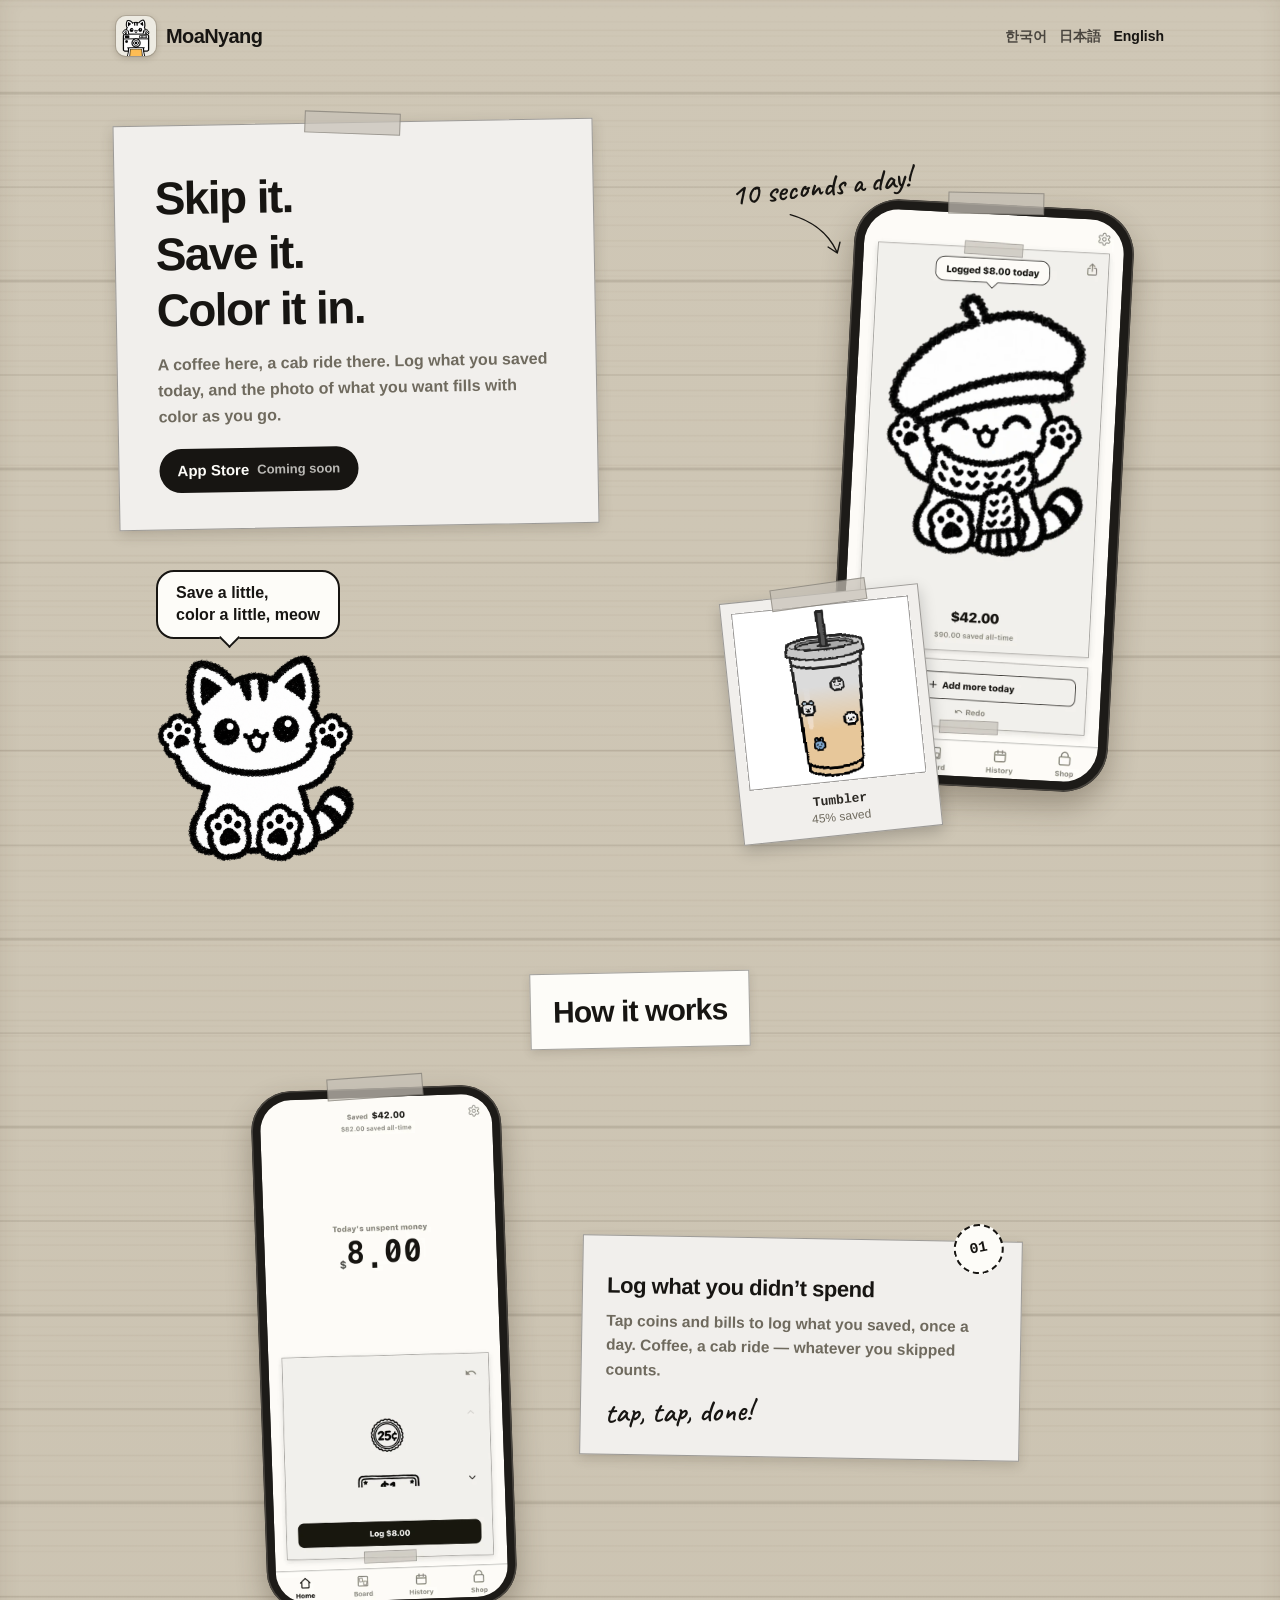
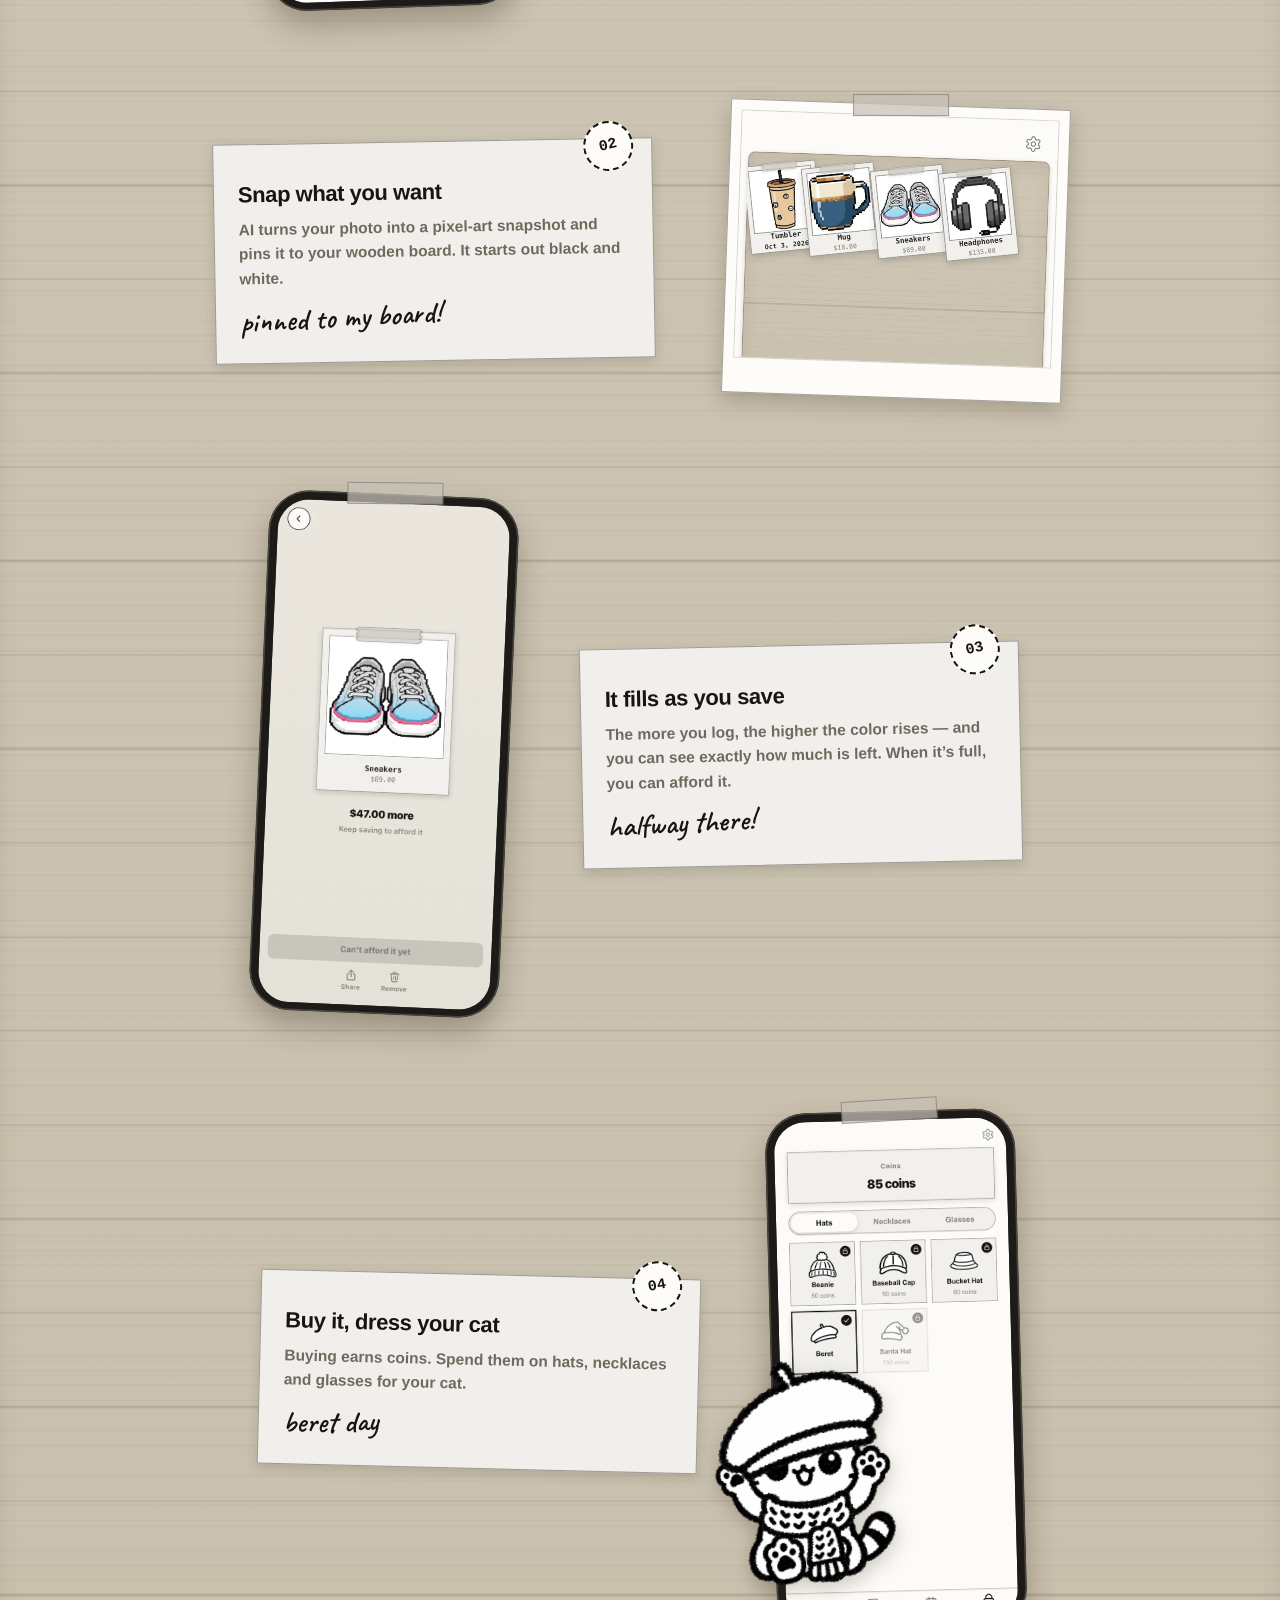
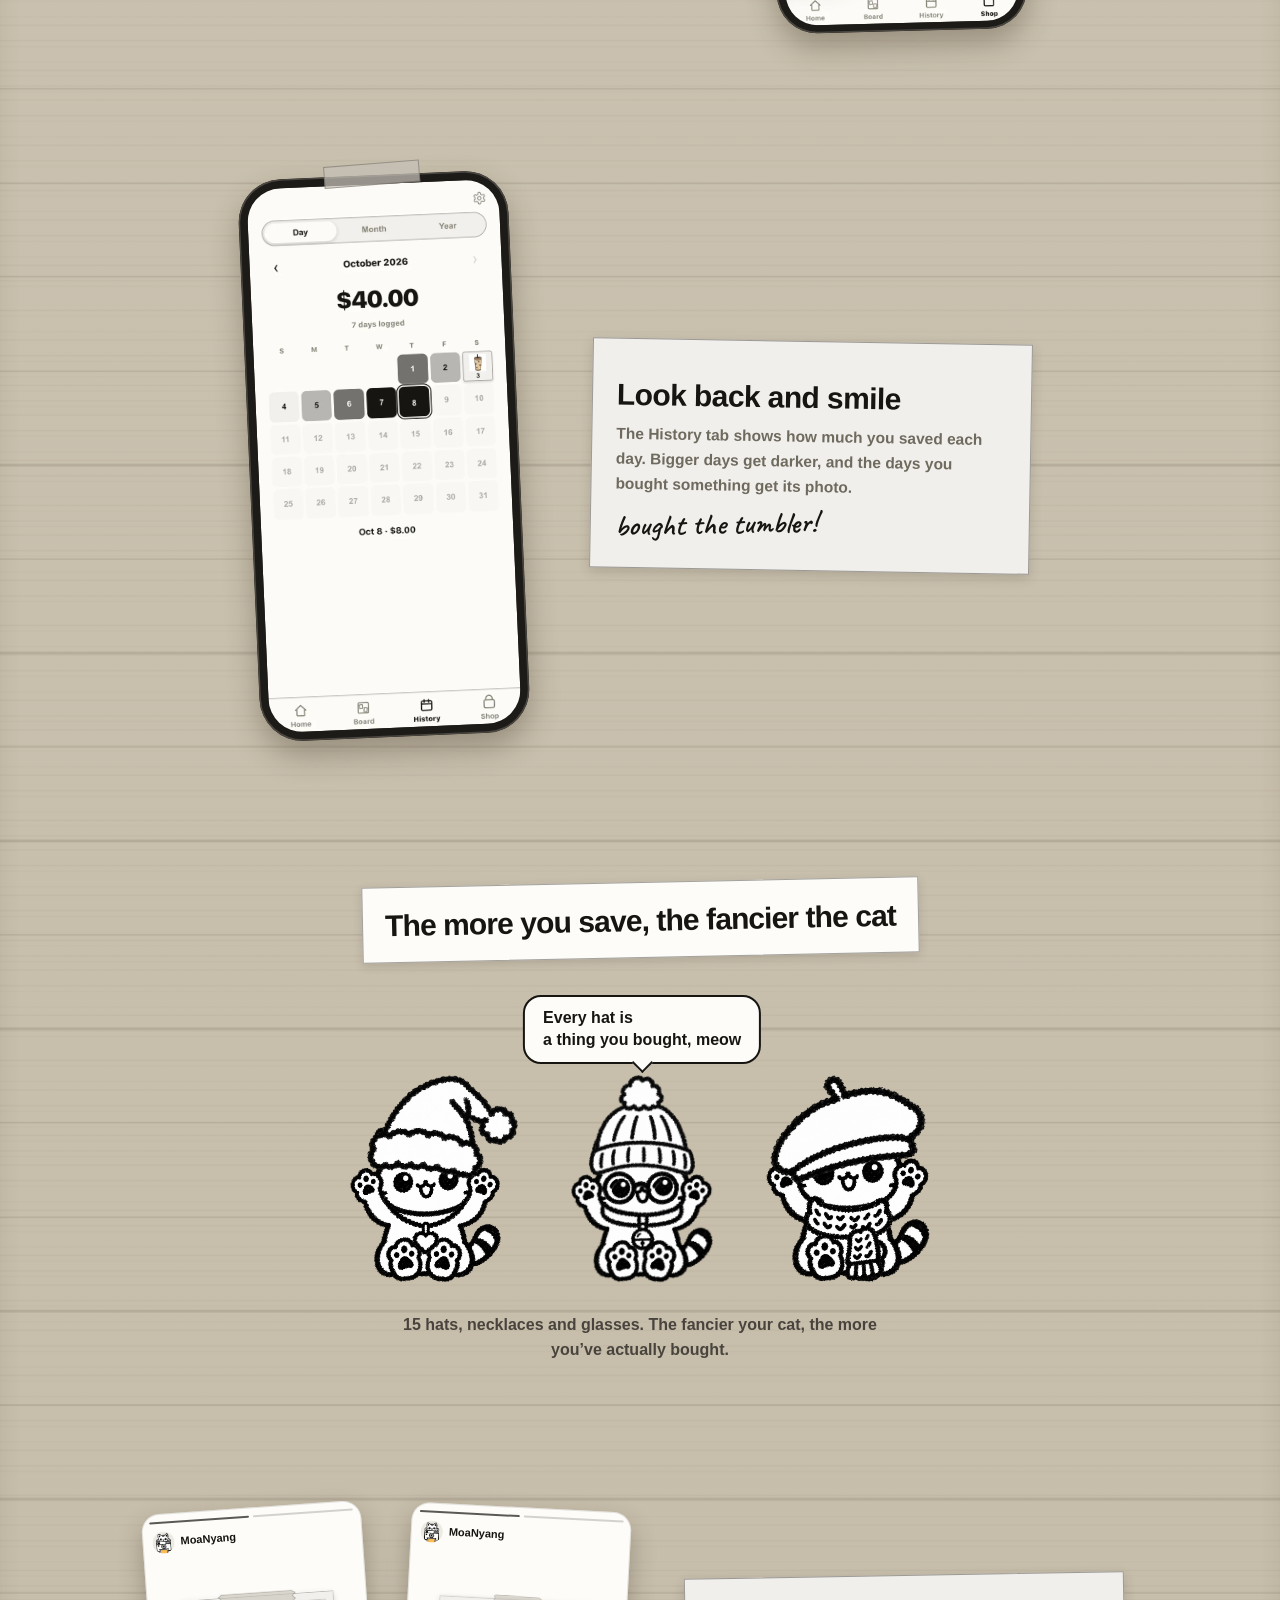
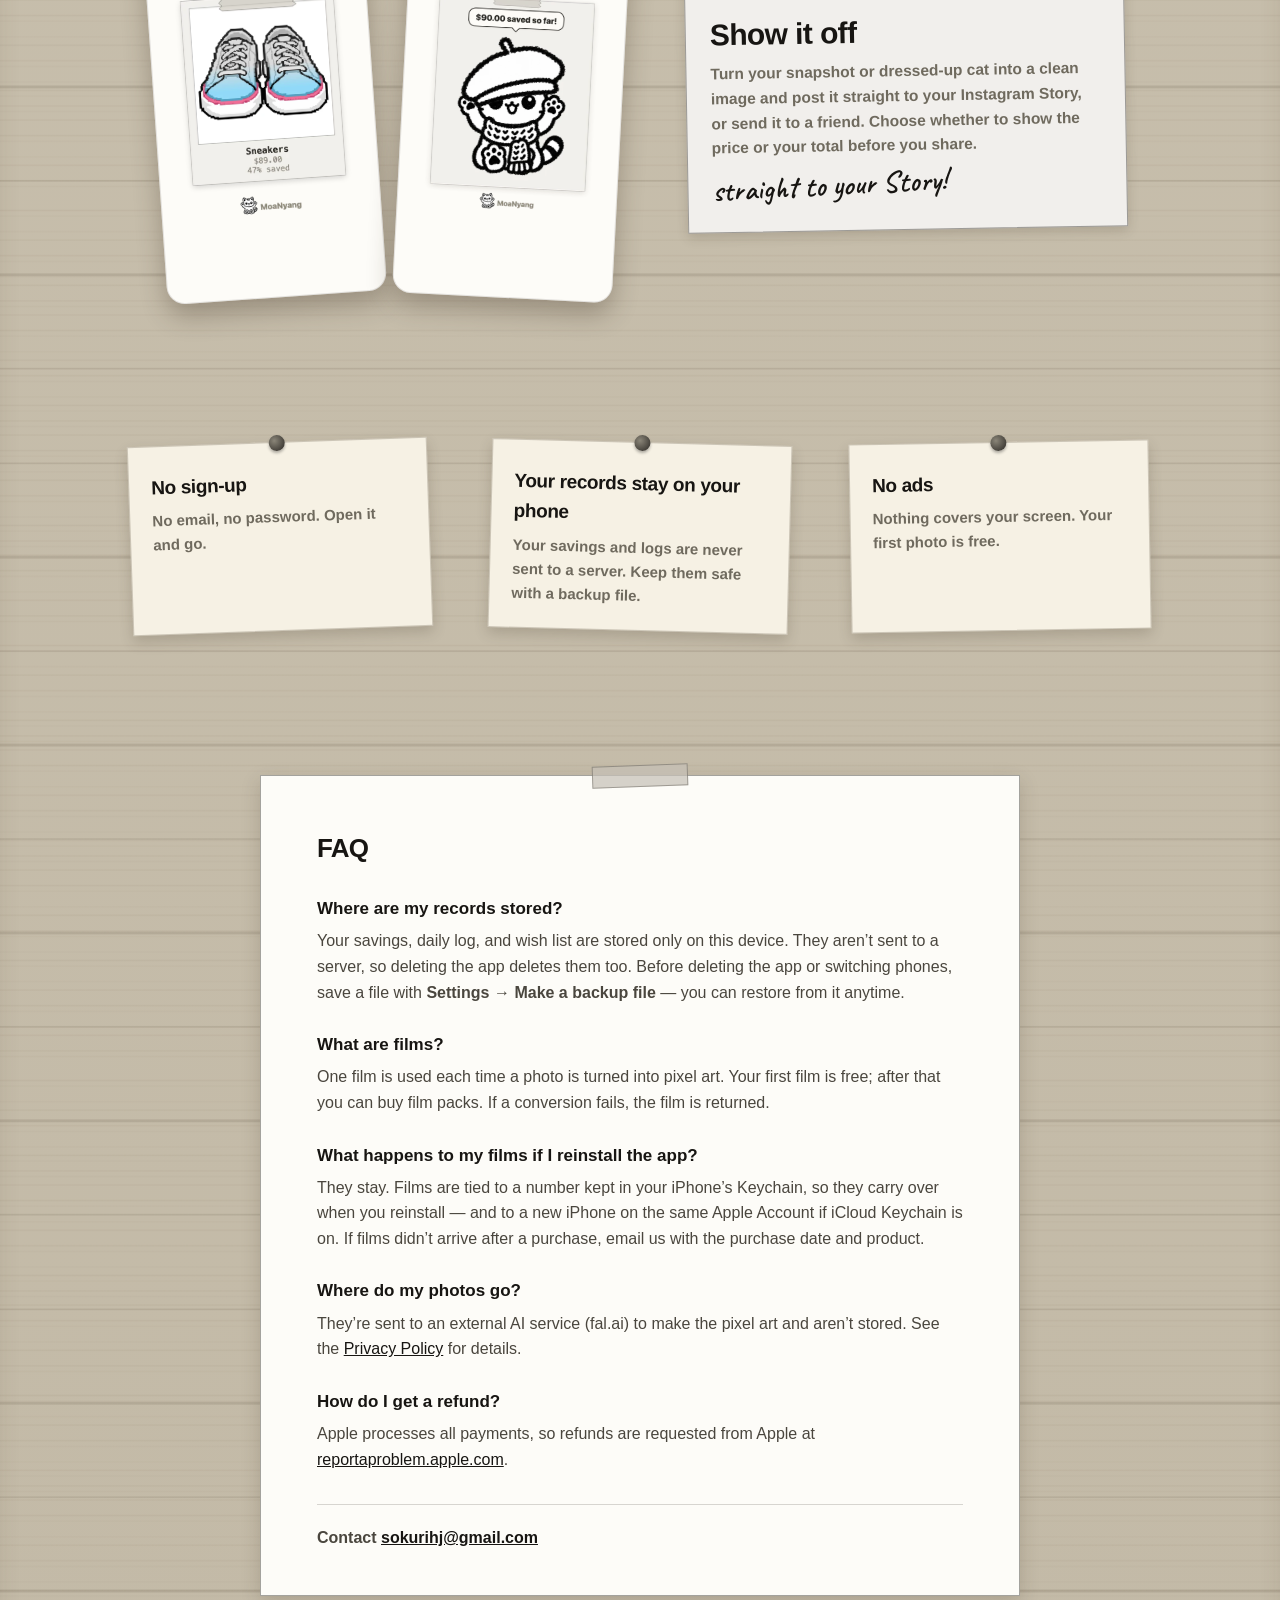
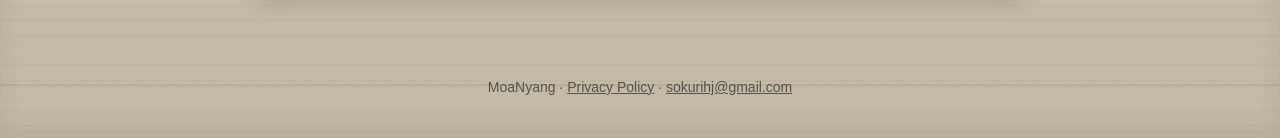
==== en/index.html @ f637501f "feat: 소개 페이지를 대표 주소로 — 앱 화면·공유 소개, 세 언어 - 지원 페이지를 소개 페이지 안 자주 묻는 질문으로 합침 (/, /ja/, /en/) - 앱 화면 6장·공" ====
<!doctype html>
<html lang="en">
<head>
<meta charset="utf-8">
<meta name="viewport" content="width=device-width, initial-scale=1">
<title>MoaNyang — Color in what you want with money you didn’t spend</title>
<meta name="description" content="Log the money you didn’t spend once a day, and a photo of what you want fills with color as you save.">
<link rel="preconnect" href="https://fonts.googleapis.com">
<link rel="preconnect" href="https://fonts.gstatic.com" crossorigin>
<link href="https://fonts.googleapis.com/css2?family=Caveat:wght@600&display=swap" rel="stylesheet">
<link rel="icon" type="image/png" href="../favicon.png">
<link rel="stylesheet" href="../landing.css">
</head>
<body>
<div class="board">
  <header class="top">
    <a class="logo" href="./"><img src="../assets/icon.png" alt="" width="40" height="40">MoaNyang</a>
    <nav><a href="../">한국어</a><a href="../ja/">日本語</a><a href="./" aria-current="page">English</a></nav>
  </header>

  <!-- ① 첫 화면: 제목 쪽지 · 앱 화면 · 물드는 폴라로이드 · 고양이 -->
  <section class="hero">
    <div class="note">
      <span class="tape" style="--tape-rot: 3deg"></span>
      <h1>Skip it.<br>Save it.<br>Color it in.</h1>
      <p>A coffee here, a cab ride there. Log what you saved today, and the photo of what you want fills with color as you go.</p>
      <span class="soon">App Store <small>Coming soon</small></span>
    </div>

    <div class="hero-stage">
      <figure class="phone" style="--rot: 3deg">
        <span class="tape"></span>
        <img src="../assets/screens/en-home.webp" alt="MoaNyang app screen" width="600" height="1299">
      </figure>
      <!-- 처음엔 흑백, 페이지가 열리면 아래에서부터 45%까지 물든다(앱의 대표 순간) -->
      <div class="pol hero-pol" id="hero-pol" style="--rot: -6deg">
        <span class="tape"></span>
        <div class="win">
          <img src="../assets/onboarding-tumbler.png" alt="Pixel-art tumbler">
          <img class="gray" src="../assets/onboarding-tumbler.png" alt="" aria-hidden="true">
        </div>
        <div class="lab"><b>Tumbler</b><i>45% saved</i></div>
      </div>
      <p class="hand hero-hand">10 seconds a day!</p>
      <svg class="arrow hero-arrow" viewBox="0 0 120 80" aria-hidden="true"><path d="M8 12c30 4 66 18 88 52"/><path d="M80 58l17 8 2-19"/></svg>
    </div>

    <div class="cat">
      <p class="bubble">Save a little,<br>color a little, meow</p>
      <img src="../assets/cat-hero.png" alt="The MoaNyang cat">
    </div>
  </section>

  <!-- ② 이렇게 써요: 앱 화면과 설명이 지그재그로 -->
  <section class="section">
    <h2 class="section-title">How it works</h2>
    <ol class="flow">
      <li class="flow-row reveal">
        <figure class="phone" style="--rot: -2deg">
          <span class="tape"></span>
          <img src="../assets/screens/en-entry.webp" alt="MoaNyang app screen" loading="lazy">
        </figure>
        <div class="card" style="--rot: 1deg">
          <span class="stamp">01</span>
          <h3>Log what you didn’t spend</h3>
          <p>Tap coins and bills to log what you saved, once a day. Coffee, a cab ride — whatever you skipped counts.</p>
          <p class="hand">tap, tap, done!</p>
        </div>
      </li>
      <li class="flow-row reveal">
        <figure class="snap" style="--rot: 2deg">
          <span class="tape"></span>
          <img src="../assets/screens/en-board.webp" alt="MoaNyang app screen" loading="lazy">
        </figure>
        <div class="card" style="--rot: -1deg">
          <span class="stamp">02</span>
          <h3>Snap what you want</h3>
          <p>AI turns your photo into a pixel-art snapshot and pins it to your wooden board. It starts out black and white.</p>
          <p class="hand">pinned to my board!</p>
        </div>
      </li>
      <li class="flow-row reveal">
        <figure class="phone" style="--rot: 2.5deg">
          <span class="tape"></span>
          <img src="../assets/screens/en-detail.webp" alt="MoaNyang app screen" loading="lazy">
        </figure>
        <div class="card" style="--rot: -1.2deg">
          <span class="stamp">03</span>
          <h3>It fills as you save</h3>
          <p>The more you log, the higher the color rises — and you can see exactly how much is left. When it’s full, you can afford it.</p>
          <p class="hand">halfway there!</p>
        </div>
      </li>
      <li class="flow-row reveal">
        <figure class="phone" style="--rot: -1.5deg">
          <span class="tape"></span>
          <img src="../assets/screens/en-shop.webp" alt="MoaNyang app screen" loading="lazy">
          <img class="flow-cat" src="../assets/cat-beret.png" alt="Cat in a beret and scarf" loading="lazy">
        </figure>
        <div class="card" style="--rot: 1.4deg">
          <span class="stamp">04</span>
          <h3>Buy it, dress your cat</h3>
          <p>Buying earns coins. Spend them on hats, necklaces and glasses for your cat.</p>
          <p class="hand">beret day</p>
        </div>
      </li>
    </ol>
  </section>

  <!-- ③ 기록 탭 -->
  <section class="section">
    <div class="feature">
      <figure class="phone" style="--rot: -2.5deg">
        <span class="tape"></span>
        <img src="../assets/screens/en-history.webp" alt="MoaNyang app screen" width="600" height="1299" loading="lazy">
      </figure>
      <div class="card" style="--rot: 1deg">
        <h2>Look back and smile</h2>
        <p>The History tab shows how much you saved each day. Bigger days get darker, and the days you bought something get its photo.</p>
        <p class="hand">bought the tumbler!</p>
      </div>
    </div>
  </section>

  <!-- ④ 고양이 꾸미기 -->
  <section class="section">
    <h2 class="section-title">The more you save, the fancier the cat</h2>
    <div class="cats">
      <figure><img src="../assets/cat-santa.png" alt="Cat in a Santa hat and heart necklace" loading="lazy"></figure>
      <figure class="cats-mid">
        <p class="bubble">Every hat is<br>a thing you bought, meow</p>
        <img src="../assets/cat-beanie.png" alt="Cat in a beanie, bell and round glasses" loading="lazy">
      </figure>
      <figure><img src="../assets/cat-beret.png" alt="Cat in a beret and scarf" loading="lazy"></figure>
    </div>
    <p class="cats-caption">15 hats, necklaces and glasses. The fancier your cat, the more you’ve actually bought.</p>
  </section>

  <!-- ⑤ 공유: 앱이 만드는 공유 그림을 스토리 화면에 올린 모습 -->
  <section class="section">
    <div class="share">
      <div class="stories">
        <figure class="story" style="--rot: -4deg">
          <span class="story-bar"><i></i><i></i></span>
          <span class="story-who"><img src="../assets/icon.png" alt="">MoaNyang</span>
          <img class="story-img" src="../assets/share/en-pol.webp" alt="Posted to an Instagram Story" loading="lazy">
        </figure>
        <figure class="story" style="--rot: 3deg">
          <span class="story-bar"><i></i><i></i></span>
          <span class="story-who"><img src="../assets/icon.png" alt="">MoaNyang</span>
          <img class="story-img" src="../assets/share/en-cat.webp" alt="Posted to an Instagram Story" loading="lazy">
        </figure>
      </div>
      <div class="card" style="--rot: -1deg">
        <h2>Show it off</h2>
        <p>Turn your snapshot or dressed-up cat into a clean image and post it straight to your Instagram Story, or send it to a friend. Choose whether to show the price or your total before you share.</p>
        <p class="hand">straight to your Story!</p>
      </div>
    </div>
  </section>

  <!-- ⑥ 약속 세 가지: 메모지 -->
  <section class="section">
    <ul class="promises">
      <li style="--rot: -2deg"><span class="pin"></span><b>No sign-up</b><span>No email, no password. Open it and go.</span></li>
      <li style="--rot: 1.5deg"><span class="pin"></span><b>Your records stay on your phone</b><span>Your savings and logs are never sent to a server. Keep them safe with a backup file.</span></li>
      <li style="--rot: -1deg"><span class="pin"></span><b>No ads</b><span>Nothing covers your screen. Your first photo is free.</span></li>
    </ul>
  </section>

  <!-- ⑦ 자주 묻는 질문 · 문의 (지원 페이지) -->
  <section class="section" id="faq">
    <div class="sheet">
      <span class="tape"></span>
      <h2>FAQ</h2>
      <h3>Where are my records stored?</h3>
      <p>Your savings, daily log, and wish list are stored only on this device. They aren’t sent to a server, so deleting the app deletes them too. Before deleting the app or switching phones, save a file with <b>Settings → Make a backup file</b> — you can restore from it anytime.</p>
      <h3>What are films?</h3>
      <p>One film is used each time a photo is turned into pixel art. Your first film is free; after that you can buy film packs. If a conversion fails, the film is returned.</p>
      <h3>What happens to my films if I reinstall the app?</h3>
      <p>They stay. Films are tied to a number kept in your iPhone’s Keychain, so they carry over when you reinstall — and to a new iPhone on the same Apple Account if iCloud Keychain is on. If films didn’t arrive after a purchase, email us with the purchase date and product.</p>
      <h3>Where do my photos go?</h3>
      <p>They’re sent to an external AI service (fal.ai) to make the pixel art and aren’t stored. See the <a href="privacy.html">Privacy Policy</a> for details.</p>
      <h3>How do I get a refund?</h3>
      <p>Apple processes all payments, so refunds are requested from Apple at <a href="https://reportaproblem.apple.com">reportaproblem.apple.com</a>.</p>
      <p class="contact">Contact <a href="mailto:sokurihj@gmail.com">sokurihj@gmail.com</a></p>
    </div>
  </section>

  <footer class="foot">MoaNyang · <a href="privacy.html">Privacy Policy</a> · <a href="mailto:sokurihj@gmail.com">sokurihj@gmail.com</a></footer>
</div>
<script>
  // 첫 그림을 그린 뒤에 값을 바꿔야 CSS 전환이 걸린다(처음부터 0.45면 물드는 모습이 안 보인다).
  requestAnimationFrame(() => requestAnimationFrame(() => document.getElementById('hero-pol').classList.add('filled')));
  // 아래 칸의 앱 화면·쪽지는 화면에 들어올 때 살짝 떠오른다(한 번만).
  const io = new IntersectionObserver((es) => es.forEach((e) => { if (e.isIntersecting) { e.target.classList.add('in'); io.unobserve(e.target); } }), { threshold: 0.2 });
  document.querySelectorAll('.reveal').forEach((el) => io.observe(el));
</script>
</body>
</html>
---- landing.css ----
/* 모아냥 소개 페이지 — 앱의 나무 보드 위에 종이 쪽지·폴라로이드·고양이를 붙인 모양.
   색은 폴라로이드 사진에만 쓴다(앱 원칙). 나무도 앱과 같은 탈색된 톤(--wood-a/b). */
@property --fill {
  syntax: '<number>';
  inherits: true;
  initial-value: 0;
}
:root {
  --paper: #fdfcf8;
  --ink: #171512;
  --muted: #6f6a5e;
  --frame: #f1efec;
  --frame-line: rgba(40, 36, 32, 0.42);
  --wood-a: #cfc7b6;
  --wood-b: #c3baa7;
  --wood-line: rgba(80, 68, 50, 0.15);
  --tape: rgba(198, 193, 183, 0.72);
  --tape-line: rgba(52, 48, 42, 0.34);
}
* { box-sizing: border-box; }
html { -webkit-text-size-adjust: 100%; }
body {
  margin: 0;
  background: var(--paper);
  color: var(--ink);
  font-family: -apple-system, BlinkMacSystemFont, 'Apple SD Gothic Neo', 'Hiragino Sans', 'Malgun Gothic', sans-serif;
  line-height: 1.6;
}
:lang(ko) { word-break: keep-all; }
:lang(ja) { line-break: strict; }

/* ── 나무 보드 (앱 App.css .board와 같은 결) ── */
.board {
  position: relative;
  overflow: hidden;
  background:
    repeating-linear-gradient(180deg, rgba(94, 66, 38, 0.05) 0 1px, transparent 1px 6px, rgba(94, 66, 38, 0.028) 6px 7px, transparent 7px 15px),
    repeating-linear-gradient(180deg, transparent 0 92px, var(--wood-line) 92px 94px),
    linear-gradient(180deg, var(--wood-a), var(--wood-b));
  box-shadow: inset 0 -10px 22px rgba(78, 54, 30, 0.10);
}
.hero {
  position: relative;
  max-width: 1080px;
  margin: 0 auto;
  padding: 88px 16px 32px;
  min-height: 100svh;
  display: grid;
  grid-template-columns: 1fr;
  grid-template-areas: 'note' 'stage' 'cat';
  gap: 40px;
  align-items: start;
}
/* 머리말 — 본문과 같은 폭(1080px) 안에 둔다. 화면 끝 구석에 붙이면 넓은 화면에서 로고가 길을 잃는다 */
.top {
  position: absolute; top: 16px; left: 0; right: 0; z-index: 1; /* 뒤에 오는 .hero(relative)가 덮어 언어 링크가 안 눌렸다 */
  max-width: 1080px; margin: 0 auto; padding: 0 16px;
  display: flex; justify-content: space-between; align-items: center;
  font-size: 14px; font-weight: 800; color: rgba(23, 21, 18, 0.72);
}
.logo { display: flex; align-items: center; gap: 10px; font-size: 20px; font-weight: 900; letter-spacing: -0.03em; color: var(--ink) !important; }
.logo img { width: 40px; height: 40px; border-radius: 10px; box-shadow: 0 2px 6px rgba(60, 50, 35, 0.25), 0 0 0 1px rgba(40, 36, 32, 0.15); }
.top nav { display: flex; gap: 12px; font-weight: 600; }
.top a { color: inherit; text-decoration: none; }
.top a[aria-current='page'] { font-weight: 800; color: var(--ink); }

/* 테이프 — 폴라로이드·쪽지 위에 비스듬히 붙는다 */
.tape {
  position: absolute; left: 50%; top: -11px;
  width: 96px; height: 22px;
  background: var(--tape);
  border: 1px solid var(--tape-line);
  transform: translateX(-50%) rotate(var(--tape-rot, -2deg));
}

/* ── 종이 쪽지: 제목 ── */
.note {
  grid-area: note;
  position: relative;
  background: var(--frame);
  border: 1px solid var(--frame-line);
  box-shadow: 0 4px 14px rgba(60, 50, 35, 0.2);
  padding: 32px 24px 26px;
  transform: rotate(-1deg);
  max-width: 480px;
}
.note h1 {
  margin: 0 0 14px;
  font-size: clamp(30px, 8.4vw, 46px);
  line-height: 1.22;
  letter-spacing: -0.035em;
  font-weight: 900;
}
.note p { margin: 0 0 20px; font-size: 16px; color: var(--muted); font-weight: 600; }
.soon {
  display: inline-flex; align-items: center; gap: 8px;
  padding: 10px 18px;
  background: var(--ink); color: var(--paper);
  border-radius: 999px;
  font-size: 15px; font-weight: 800;
}
.soon small { font-weight: 600; opacity: 0.7; font-size: 13px; }

/* ── 폴라로이드 (앱 Polaroid.tsx와 같은 실측 비율: 위·옆 5.1% / 아래 26.7%) ── */
.pol {
  --w: min(68vw, 300px);
  position: relative;
  width: var(--w);
  padding: calc(var(--w) * 0.051) calc(var(--w) * 0.051) 0;
  background: var(--frame);
  border: 1px solid var(--frame-line);
  box-shadow: 0 6px 16px rgba(0, 0, 0, 0.2);
  transform: rotate(var(--rot, 3deg));
}
.pol .win {
  display: grid; grid-template: 100% / 100%;
  width: 100%; aspect-ratio: 1; overflow: hidden;
  background: #fff;
  box-shadow: inset 0 0 0 1px rgba(40, 36, 32, 0.48);
}
/* 앱의 fitScale과 같은 값 — 그림이 사진창을 채워야 물드는 경계가 그림 위를 지나간다(작으면 62%에서 이미 다 컬러로 보였다).
   이 텀블러 그림 기준 실측: 배율 1.407, 세로 이동 -0.26%. 그림을 바꾸면 다시 잴 것. */
.pol .win img { grid-area: 1 / 1; width: 100%; height: 100%; object-fit: contain; transform: translate(0, -0.26%) scale(1.407); }
/* 위에 덮인 흑백 겹을 --fill만큼 아래에서부터 걷어낸다 — 앱과 같은 식 */
.pol .win .gray {
  filter: grayscale(1) brightness(1.32) contrast(0.72);
  --edge: linear-gradient(to top, transparent calc(var(--fill) * 118% - 18%), #000 calc(var(--fill) * 118%));
  -webkit-mask-image: var(--edge);
  mask-image: var(--edge);
}
.pol { transition: --fill 2200ms cubic-bezier(0.2, 0.7, 0.3, 1) 600ms; }
.pol.filled { --fill: 0.45; }
.pol .lab {
  height: calc(var(--w) * 0.267);
  display: flex; flex-direction: column; align-items: center; justify-content: center;
  font-family: ui-monospace, 'SF Mono', Menlo, monospace; color: #2c2924; line-height: 1.35;
}
/* 작은 폴라로이드(사용법 칸)에서도 읽히게 바닥을 둔다 — 비례값만 쓰면 9px까지 내려갔다 */
.pol .lab b { font-family: inherit; font-size: max(13px, calc(var(--w) * 0.06)); }
.pol .lab i { font-style: normal; font-size: max(12px, calc(var(--w) * 0.05)); color: var(--muted); font-family: -apple-system, 'Apple SD Gothic Neo', sans-serif; }

/* ── 고양이 + 말풍선 (앱 .cat-bubble과 같은 모양) ── */
.cat {
  grid-area: cat;
  position: relative;
  justify-self: end;
  display: flex; flex-direction: column; align-items: flex-end;
  margin-right: 4vw;
}
.bubble {
  position: relative;
  margin: 0 0 14px;
  padding: 10px 18px;
  background: var(--paper);
  border: 2px solid var(--ink);
  border-radius: 18px;
  font-size: 16px; font-weight: 800; line-height: 1.4;
  max-width: 260px;
}
.bubble::after {
  content: '';
  position: absolute; right: 64px; bottom: -8px;
  width: 13px; height: 13px;
  background: var(--paper);
  border-right: 2px solid var(--ink); border-bottom: 2px solid var(--ink);
  transform: rotate(45deg);
}
.cat img { width: min(42vw, 190px); height: auto; display: block; margin-bottom: -6px; }

/* ── 넓은 화면: 쪽지 왼쪽, 폴라로이드 오른쪽, 고양이 아래 가운데 ── */
@media (min-width: 820px) {
  .hero {
    grid-template-columns: 1.1fr 1fr;
    grid-template-areas: 'note stage' 'cat stage';
    align-items: center;
    padding-top: 112px;
    gap: 24px 48px;
  }
  .note { padding: 44px 40px 36px; }
  .cat { justify-self: start; align-items: flex-start; margin: 0 0 0 40px; }
  .bubble::after { right: auto; left: 64px; }
  .cat img { width: 200px; }
}

/* ── 아래 칸들 공통: 보드 위 칸 제목 ── */
.section { max-width: 1080px; margin: 0 auto; padding: 72px 16px; }
.section-title {
  /* 칸 제목은 가운데에 — 내용 폭만큼만 차지하게 두고 좌우 auto로 가운데 맞춤 */
  display: block; width: fit-content; position: relative;
  margin: 0 auto 40px; padding: 14px 22px 12px;
  background: var(--paper); border: 1px solid var(--frame-line);
  box-shadow: 0 3px 10px rgba(60, 50, 35, 0.16);
  font-size: clamp(22px, 5.6vw, 30px); font-weight: 900; letter-spacing: -0.03em;
  transform: rotate(-1.2deg);
}

/* ── 고양이 꾸미기 ── */
/* 가운데 고양이 말풍선이 위로 솟으니, 칸 제목과 안 겹치게 위를 비워 둔다(폰에서 겹쳤다) */
.cats { padding-top: 76px; display: flex; justify-content: center; align-items: flex-end; gap: 4vw; flex-wrap: wrap; }
.cats figure { margin: 0; position: relative; }
.cats img { display: block; height: min(34vw, 210px); width: auto; }
.cats .bubble { position: absolute; bottom: 100%; left: 50%; transform: translateX(-50%); white-space: nowrap; margin-bottom: 10px; }
.cats .bubble::after { right: auto; left: calc(50% - 7px); }
.cats-mid { margin-top: 84px; }
.cats-caption { text-align: center; margin: 28px auto 0; max-width: 520px; font-weight: 700; color: rgba(23, 21, 18, 0.72); }

/* ── 자주 묻는 질문: 큰 종이 한 장 ── */
.sheet {
  position: relative; max-width: 760px; margin: 0 auto;
  background: var(--paper); border: 1px solid var(--frame-line);
  box-shadow: 0 6px 18px rgba(60, 50, 35, 0.18);
  padding: 40px 24px 32px;
}
.sheet h2 { margin: 0 0 8px; font-size: 26px; letter-spacing: -0.03em; }
.sheet h3 { margin: 26px 0 6px; font-size: 17px; }
.sheet p { margin: 0; color: #4a463e; }
.sheet .contact { margin-top: 32px; padding-top: 20px; border-top: 1px solid rgba(40, 36, 32, 0.18); font-weight: 700; }
.sheet a { color: var(--ink); }
.foot { text-align: center; padding: 8px 16px 40px; font-size: 14px; color: rgba(23, 21, 18, 0.62); }
.foot a { color: inherit; }

@media (min-width: 820px) {
  .sheet { padding: 52px 56px 44px; }
}

/* ── 손글씨 메모 — 짧은 강조에만 쓴다(본문은 읽기 쉬운 글꼴) ── */
.hand {
  font-family: 'Nanum Pen Script', 'Caveat', cursive;
  font-size: 30px; line-height: 1.1; font-weight: 400;
  color: var(--ink); margin: 0;
}
:lang(ja) .hand { font-family: 'Yomogi', cursive; font-size: 22px; }
:lang(en) .hand { font-family: 'Caveat', cursive; font-weight: 600; font-size: 30px; }
.arrow { position: absolute; fill: none; stroke: var(--ink); stroke-width: 2.4; stroke-linecap: round; stroke-linejoin: round; }

/* ── 아이폰 틀에 넣은 앱 화면 — 보드에 테이프로 붙인 사진처럼 ── */
.phone {
  --pw: 230px;
  position: relative; margin: 0;
  width: var(--pw);
  padding: calc(var(--pw) * 0.035);
  background: #1d1b18;
  border-radius: calc(var(--pw) * 0.16);
  box-shadow: 0 14px 30px rgba(50, 38, 22, 0.32), inset 0 0 0 1.5px #4a4640;
  transform: rotate(var(--rot, 0deg));
}
.phone img { display: block; width: 100%; height: auto; border-radius: calc(var(--pw) * 0.125); }
.phone .tape { z-index: 1; top: -12px; }
/* 화면 일부만 오려 붙인 사진(보드 화면) */
.snap {
  position: relative; margin: 0; width: min(100%, 340px);
  padding: 10px 10px 34px; background: var(--paper);
  border: 1px solid var(--frame-line);
  box-shadow: 0 8px 20px rgba(50, 38, 22, 0.24);
  transform: rotate(var(--rot, 0deg));
}
.snap img { display: block; width: 100%; height: auto; border: 1px solid rgba(40, 36, 32, 0.2); }

/* ── 첫 화면 오른쪽: 앱 화면 + 물드는 폴라로이드 + 손글씨 ── */
.hero-stage { grid-area: stage; position: relative; justify-self: center; padding: 34px 0 20px 70px; }
.hero-stage .phone { --pw: 230px; }
.hero-pol { position: absolute; left: 0; bottom: -10px; --w: 150px; z-index: 2; }
.hero-hand { position: absolute; left: -6px; top: 0; transform: rotate(-6deg); }
.hero-arrow { left: 28px; top: 34px; width: 56px; height: 40px; transform: rotate(8deg); }

/* ── 쪽지 카드 (설명 글) ── */
.card {
  position: relative;
  background: var(--frame); border: 1px solid var(--frame-line);
  box-shadow: 0 4px 12px rgba(60, 50, 35, 0.18);
  padding: 30px 24px 24px;
  transform: rotate(var(--rot, 0deg));
  max-width: 440px;
}
.card h2, .card h3 { margin: 6px 0 8px; font-size: 22px; letter-spacing: -0.02em; line-height: 1.3; }
.card h2 { font-size: clamp(24px, 6vw, 30px); font-weight: 900; }
.card p { margin: 0; color: var(--muted); font-weight: 600; font-size: 15.5px; }
.card .hand { margin-top: 14px; color: var(--ink); transform: rotate(-2deg); transform-origin: left; }
/* .card p(15.5px)가 손글씨 크기를 덮어쓰지 않게 다시 잡는다 */
.card p.hand { font-size: 30px; font-weight: 400; }
:lang(ja) .card p.hand { font-size: 22px; }
:lang(en) .card p.hand { font-weight: 600; }
/* 동그란 번호 도장 */
.stamp {
  position: absolute; right: 18px; top: -18px;
  width: 50px; height: 50px; border-radius: 50%;
  display: grid; place-items: center;
  border: 2px dashed var(--ink); background: var(--paper);
  font-family: ui-monospace, 'SF Mono', Menlo, monospace; font-weight: 800; font-size: 15px;
  transform: rotate(-12deg);
}

/* ── 이렇게 써요: 앱 화면과 쪽지가 지그재그 ── */
.flow { list-style: none; margin: 0; padding: 0; display: grid; gap: 64px; }
.flow-row { display: flex; flex-direction: column; align-items: center; gap: 28px; }

/* 상점 화면 옆으로 튀어나온 꾸민 고양이 — 화면 속 상점에서 고른 베레모·목도리를 실제로 쓴 모습 */
.phone .flow-cat { /* .phone img(폭 100%)보다 우선해야 한다 */
  position: absolute; z-index: 2;
  width: 72%; height: auto; border-radius: 0 !important;
  left: -24%; bottom: 9%;
  transform: rotate(calc(var(--rot, 0deg) * -1 - 4deg));
  filter: drop-shadow(0 6px 10px rgba(50, 38, 22, 0.25));
}

/* ── 기록 탭 ── */
.feature { display: flex; flex-direction: column; align-items: center; gap: 32px; }

/* ── 공유: 스토리 화면 모양(세로 9:16) 위에 앱의 공유 그림 ── */
.share { display: flex; flex-direction: column; align-items: center; gap: 36px; }
.stories { display: flex; justify-content: center; gap: 4vw; }
.story {
  position: relative; margin: 0;
  width: min(40vw, 210px); aspect-ratio: 9 / 16;
  background: #fdfcf8; /* 앱이 스토리 배경으로 보내는 색(share.ts PAPER) */
  border-radius: 18px; overflow: hidden;
  box-shadow: 0 12px 26px rgba(50, 38, 22, 0.3), inset 0 0 0 1px rgba(40, 36, 32, 0.12);
  transform: rotate(var(--rot, 0deg));
  display: grid; place-items: center;
}
.story-bar { position: absolute; top: 8px; left: 8px; right: 8px; display: flex; gap: 4px; }
.story-bar i { flex: 1; height: 2px; border-radius: 2px; background: rgba(23, 21, 18, 0.18); }
.story-bar i:first-child { background: rgba(23, 21, 18, 0.7); }
.story-who { position: absolute; top: 18px; left: 10px; display: flex; align-items: center; gap: 6px; font-size: 11px; font-weight: 800; }
.story-who img { width: 22px; height: 22px; border-radius: 50%; }
.story-img { width: 76%; height: auto; display: block; }

/* ── 약속 세 가지: 핀으로 꽂은 메모지 ── */
.promises { list-style: none; margin: 0; padding: 0; display: grid; gap: 28px; justify-items: center; }
.promises li {
  position: relative; width: min(100%, 300px);
  background: #f6f1e4; border: 1px solid rgba(80, 68, 50, 0.25);
  box-shadow: 0 6px 14px rgba(60, 50, 35, 0.2);
  padding: 26px 22px 22px;
  transform: rotate(var(--rot, 0deg));
  display: flex; flex-direction: column; gap: 6px;
}
.promises b { font-size: 19px; letter-spacing: -0.02em; }
.promises li > span:last-child { color: var(--muted); font-weight: 600; font-size: 15px; }
.pin {
  position: absolute; top: -8px; left: 50%; transform: translateX(-50%);
  width: 16px; height: 16px; border-radius: 50%;
  background: radial-gradient(circle at 35% 35%, #8a8578, #2a2723);
  box-shadow: 0 2px 3px rgba(0, 0, 0, 0.3);
}

/* 화면에 들어올 때 살짝 떠오른다(한 번만) */
.reveal { opacity: 0; transform: translateY(18px); transition: opacity 500ms ease, transform 500ms ease; }
.reveal.in { opacity: 1; transform: none; }

@media (min-width: 820px) {
  .hero-stage { padding: 40px 0 30px 110px; }
  .hero-stage .phone { --pw: 280px; }
  .hero-pol { --w: 200px; bottom: -20px; }
  .hero-hand { top: 6px; left: 0; }
  .hero-arrow { left: 52px; top: 46px; width: 70px; height: 50px; }
  .flow { gap: 96px; }
  .flow-row { flex-direction: row; justify-content: center; gap: 72px; }
  .flow-row:nth-child(even) { flex-direction: row-reverse; }
  .flow .phone { --pw: 250px; }
  .feature { flex-direction: row; justify-content: center; gap: 72px; }
  .feature .phone { --pw: 270px; }
  .promises { grid-template-columns: repeat(3, 1fr); gap: 32px; }
  .share { flex-direction: row; justify-content: center; gap: 64px; }
  .stories { gap: 28px; }
  .story { width: 220px; }
}

@media (prefers-reduced-motion: reduce) {
  .pol { transition: none; }
  .reveal { opacity: 1; transform: none; transition: none; }
}
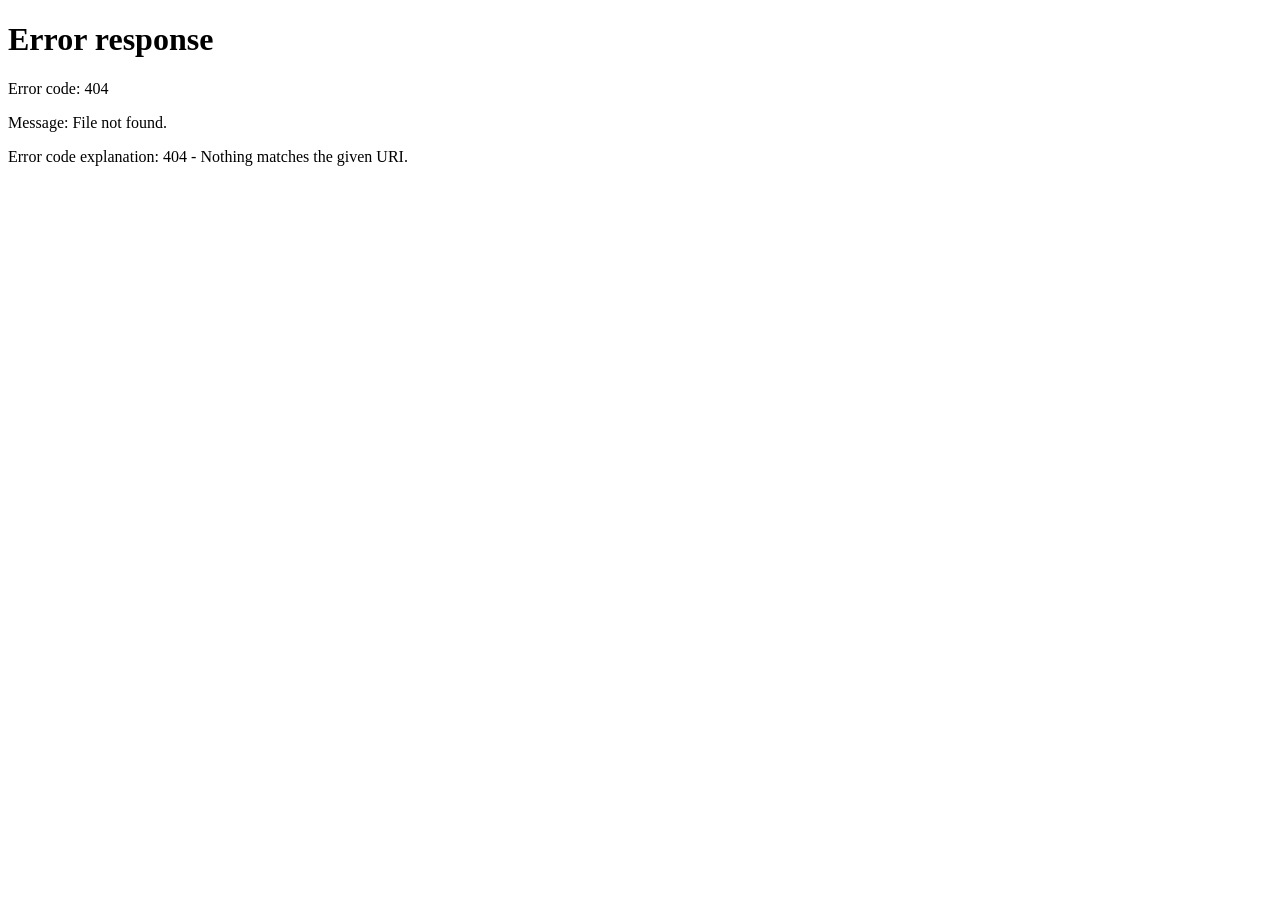
==== commit 18a6a708: "feat: 첫 화면을 냥냥비트 모아냥 페이지로 넘기고 처리방침을 사이트 모양으로 통일 - index(ko·ja·en)는 /moanyang/로 이동만 한다 - 처리방침 3개 언어는 " ====
--- a/en/index.html
+++ b/en/index.html
@@ -2,199 +2,10 @@
 <html lang="en">
 <head>
 <meta charset="utf-8">
-<meta name="viewport" content="width=device-width, initial-scale=1">
-<title>MoaNyang — Color in what you want with money you didn’t spend</title>
-<meta name="description" content="Log the money you didn’t spend once a day, and a photo of what you want fills with color as you save.">
-<link rel="preconnect" href="https://fonts.googleapis.com">
-<link rel="preconnect" href="https://fonts.gstatic.com" crossorigin>
-<link href="https://fonts.googleapis.com/css2?family=Caveat:wght@600&display=swap" rel="stylesheet">
-<link rel="icon" type="image/png" href="../favicon.png">
-<link rel="stylesheet" href="../landing.css">
+<title>Go to the MoaNyang page</title>
+<link rel="canonical" href="https://nyangnyangbit.com/en/moanyang/">
+<meta http-equiv="refresh" content="0; url=/en/moanyang/">
+<script>location.replace('/en/moanyang/' + location.hash);</script>
 </head>
-<body>
-<div class="board">
-  <header class="top">
-    <a class="logo" href="./"><img src="../assets/icon.png" alt="" width="40" height="40">MoaNyang</a>
-    <nav><a href="../">한국어</a><a href="../ja/">日本語</a><a href="./" aria-current="page">English</a></nav>
-  </header>
-
-  <!-- ① 첫 화면: 제목 쪽지 · 앱 화면 · 물드는 폴라로이드 · 고양이 -->
-  <section class="hero">
-    <div class="note">
-      <span class="tape" style="--tape-rot: 3deg"></span>
-      <h1>Skip it.<br>Save it.<br>Color it in.</h1>
-      <p>A coffee here, a cab ride there. Log what you saved today, and the photo of what you want fills with color as you go.</p>
-      <span class="soon">App Store <small>Coming soon</small></span>
-    </div>
-
-    <div class="hero-stage">
-      <figure class="phone" style="--rot: 3deg">
-        <span class="tape"></span>
-        <img src="../assets/screens/en-home.webp" alt="MoaNyang app screen" width="600" height="1299">
-      </figure>
-      <!-- 처음엔 흑백, 페이지가 열리면 아래에서부터 45%까지 물든다(앱의 대표 순간) -->
-      <div class="pol hero-pol" id="hero-pol" style="--rot: -6deg">
-        <span class="tape"></span>
-        <div class="win">
-          <img src="../assets/onboarding-tumbler.png" alt="Pixel-art tumbler">
-          <img class="gray" src="../assets/onboarding-tumbler.png" alt="" aria-hidden="true">
-        </div>
-        <div class="lab"><b>Tumbler</b><i>45% saved</i></div>
-      </div>
-      <p class="hand hero-hand">10 seconds a day!</p>
-      <svg class="arrow hero-arrow" viewBox="0 0 120 80" aria-hidden="true"><path d="M8 12c30 4 66 18 88 52"/><path d="M80 58l17 8 2-19"/></svg>
-    </div>
-
-    <div class="cat">
-      <p class="bubble">Save a little,<br>color a little, meow</p>
-      <img src="../assets/cat-hero.png" alt="The MoaNyang cat">
-    </div>
-  </section>
-
-  <!-- ② 이렇게 써요: 앱 화면과 설명이 지그재그로 -->
-  <section class="section">
-    <h2 class="section-title">How it works</h2>
-    <ol class="flow">
-      <li class="flow-row reveal">
-        <figure class="phone" style="--rot: -2deg">
-          <span class="tape"></span>
-          <img src="../assets/screens/en-entry.webp" alt="MoaNyang app screen" loading="lazy">
-        </figure>
-        <div class="card" style="--rot: 1deg">
-          <span class="stamp">01</span>
-          <h3>Log what you didn’t spend</h3>
-          <p>Tap coins and bills to log what you saved, once a day. Coffee, a cab ride — whatever you skipped counts.</p>
-          <p class="hand">tap, tap, done!</p>
-        </div>
-      </li>
-      <li class="flow-row reveal">
-        <figure class="snap" style="--rot: 2deg">
-          <span class="tape"></span>
-          <img src="../assets/screens/en-board.webp" alt="MoaNyang app screen" loading="lazy">
-        </figure>
-        <div class="card" style="--rot: -1deg">
-          <span class="stamp">02</span>
-          <h3>Snap what you want</h3>
-          <p>AI turns your photo into a pixel-art snapshot and pins it to your wooden board. It starts out black and white.</p>
-          <p class="hand">pinned to my board!</p>
-        </div>
-      </li>
-      <li class="flow-row reveal">
-        <figure class="phone" style="--rot: 2.5deg">
-          <span class="tape"></span>
-          <img src="../assets/screens/en-detail.webp" alt="MoaNyang app screen" loading="lazy">
-        </figure>
-        <div class="card" style="--rot: -1.2deg">
-          <span class="stamp">03</span>
-          <h3>It fills as you save</h3>
-          <p>The more you log, the higher the color rises — and you can see exactly how much is left. When it’s full, you can afford it.</p>
-          <p class="hand">halfway there!</p>
-        </div>
-      </li>
-      <li class="flow-row reveal">
-        <figure class="phone" style="--rot: -1.5deg">
-          <span class="tape"></span>
-          <img src="../assets/screens/en-shop.webp" alt="MoaNyang app screen" loading="lazy">
-          <img class="flow-cat" src="../assets/cat-beret.png" alt="Cat in a beret and scarf" loading="lazy">
-        </figure>
-        <div class="card" style="--rot: 1.4deg">
-          <span class="stamp">04</span>
-          <h3>Buy it, dress your cat</h3>
-          <p>Buying earns coins. Spend them on hats, necklaces and glasses for your cat.</p>
-          <p class="hand">beret day</p>
-        </div>
-      </li>
-    </ol>
-  </section>
-
-  <!-- ③ 기록 탭 -->
-  <section class="section">
-    <div class="feature">
-      <figure class="phone" style="--rot: -2.5deg">
-        <span class="tape"></span>
-        <img src="../assets/screens/en-history.webp" alt="MoaNyang app screen" width="600" height="1299" loading="lazy">
-      </figure>
-      <div class="card" style="--rot: 1deg">
-        <h2>Look back and smile</h2>
-        <p>The History tab shows how much you saved each day. Bigger days get darker, and the days you bought something get its photo.</p>
-        <p class="hand">bought the tumbler!</p>
-      </div>
-    </div>
-  </section>
-
-  <!-- ④ 고양이 꾸미기 -->
-  <section class="section">
-    <h2 class="section-title">The more you save, the fancier the cat</h2>
-    <div class="cats">
-      <figure><img src="../assets/cat-santa.png" alt="Cat in a Santa hat and heart necklace" loading="lazy"></figure>
-      <figure class="cats-mid">
-        <p class="bubble">Every hat is<br>a thing you bought, meow</p>
-        <img src="../assets/cat-beanie.png" alt="Cat in a beanie, bell and round glasses" loading="lazy">
-      </figure>
-      <figure><img src="../assets/cat-beret.png" alt="Cat in a beret and scarf" loading="lazy"></figure>
-    </div>
-    <p class="cats-caption">15 hats, necklaces and glasses. The fancier your cat, the more you’ve actually bought.</p>
-  </section>
-
-  <!-- ⑤ 공유: 앱이 만드는 공유 그림을 스토리 화면에 올린 모습 -->
-  <section class="section">
-    <div class="share">
-      <div class="stories">
-        <figure class="story" style="--rot: -4deg">
-          <span class="story-bar"><i></i><i></i></span>
-          <span class="story-who"><img src="../assets/icon.png" alt="">MoaNyang</span>
-          <img class="story-img" src="../assets/share/en-pol.webp" alt="Posted to an Instagram Story" loading="lazy">
-        </figure>
-        <figure class="story" style="--rot: 3deg">
-          <span class="story-bar"><i></i><i></i></span>
-          <span class="story-who"><img src="../assets/icon.png" alt="">MoaNyang</span>
-          <img class="story-img" src="../assets/share/en-cat.webp" alt="Posted to an Instagram Story" loading="lazy">
-        </figure>
-      </div>
-      <div class="card" style="--rot: -1deg">
-        <h2>Show it off</h2>
-        <p>Turn your snapshot or dressed-up cat into a clean image and post it straight to your Instagram Story, or send it to a friend. Choose whether to show the price or your total before you share.</p>
-        <p class="hand">straight to your Story!</p>
-      </div>
-    </div>
-  </section>
-
-  <!-- ⑥ 약속 세 가지: 메모지 -->
-  <section class="section">
-    <ul class="promises">
-      <li style="--rot: -2deg"><span class="pin"></span><b>No sign-up</b><span>No email, no password. Open it and go.</span></li>
-      <li style="--rot: 1.5deg"><span class="pin"></span><b>Your records stay on your phone</b><span>Your savings and logs are never sent to a server. Keep them safe with a backup file.</span></li>
-      <li style="--rot: -1deg"><span class="pin"></span><b>No ads</b><span>Nothing covers your screen. Your first photo is free.</span></li>
-    </ul>
-  </section>
-
-  <!-- ⑦ 자주 묻는 질문 · 문의 (지원 페이지) -->
-  <section class="section" id="faq">
-    <div class="sheet">
-      <span class="tape"></span>
-      <h2>FAQ</h2>
-      <h3>Where are my records stored?</h3>
-      <p>Your savings, daily log, and wish list are stored only on this device. They aren’t sent to a server, so deleting the app deletes them too. Before deleting the app or switching phones, save a file with <b>Settings → Make a backup file</b> — you can restore from it anytime.</p>
-      <h3>What are films?</h3>
-      <p>One film is used each time a photo is turned into pixel art. Your first film is free; after that you can buy film packs. If a conversion fails, the film is returned.</p>
-      <h3>What happens to my films if I reinstall the app?</h3>
-      <p>They stay. Films are tied to a number kept in your iPhone’s Keychain, so they carry over when you reinstall — and to a new iPhone on the same Apple Account if iCloud Keychain is on. If films didn’t arrive after a purchase, email us with the purchase date and product.</p>
-      <h3>Where do my photos go?</h3>
-      <p>They’re sent to an external AI service (fal.ai) to make the pixel art and aren’t stored. See the <a href="privacy.html">Privacy Policy</a> for details.</p>
-      <h3>How do I get a refund?</h3>
-      <p>Apple processes all payments, so refunds are requested from Apple at <a href="https://reportaproblem.apple.com">reportaproblem.apple.com</a>.</p>
-      <p class="contact">Contact <a href="mailto:sokurihj@gmail.com">sokurihj@gmail.com</a></p>
-    </div>
-  </section>
-
-  <footer class="foot">MoaNyang · <a href="privacy.html">Privacy Policy</a> · <a href="mailto:sokurihj@gmail.com">sokurihj@gmail.com</a></footer>
-</div>
-<script>
-  // 첫 그림을 그린 뒤에 값을 바꿔야 CSS 전환이 걸린다(처음부터 0.45면 물드는 모습이 안 보인다).
-  requestAnimationFrame(() => requestAnimationFrame(() => document.getElementById('hero-pol').classList.add('filled')));
-  // 아래 칸의 앱 화면·쪽지는 화면에 들어올 때 살짝 떠오른다(한 번만).
-  const io = new IntersectionObserver((es) => es.forEach((e) => { if (e.isIntersecting) { e.target.classList.add('in'); io.unobserve(e.target); } }), { threshold: 0.2 });
-  document.querySelectorAll('.reveal').forEach((el) => io.observe(el));
-</script>
-</body>
+<body><a href="/en/moanyang/">Go to the MoaNyang page</a></body>
 </html>
